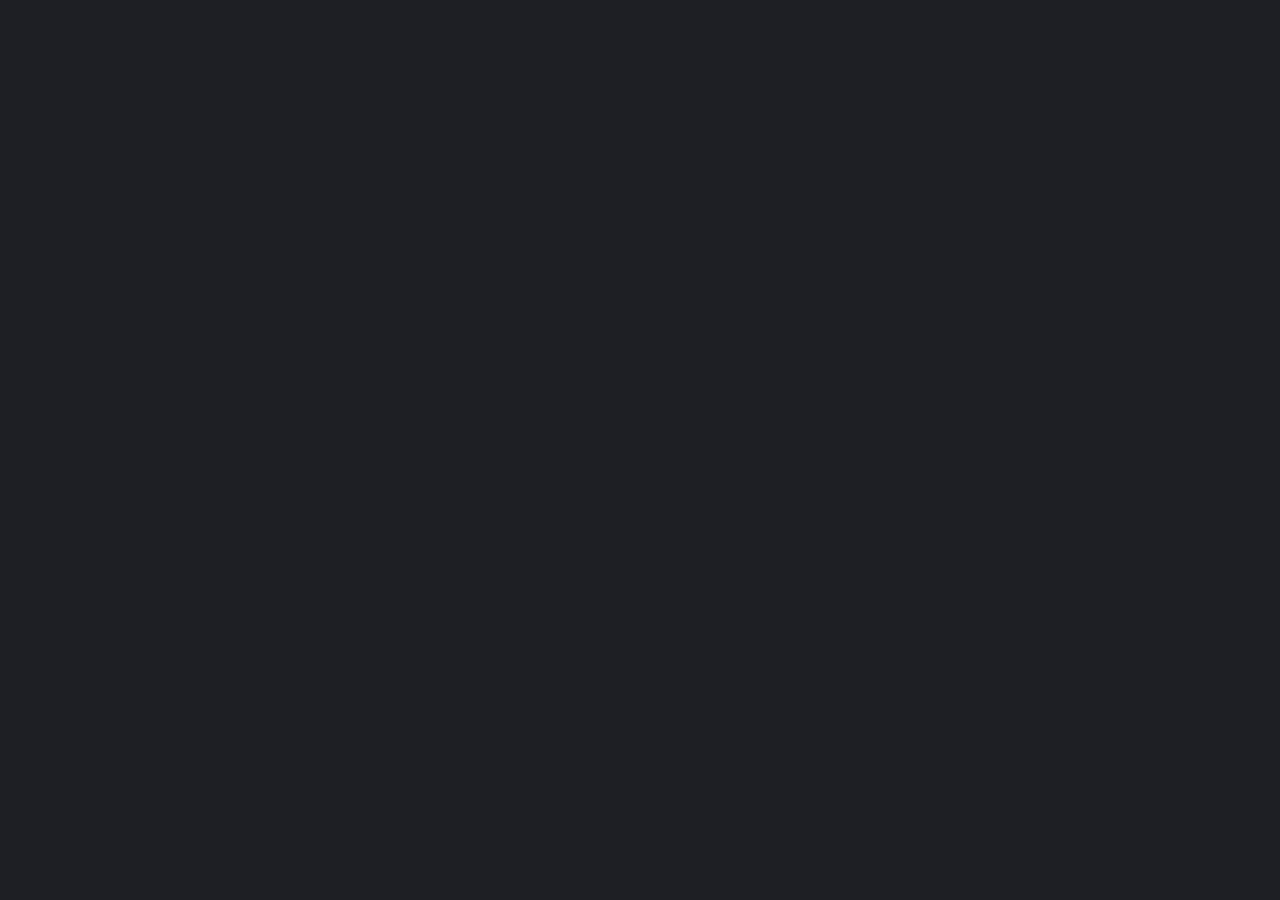
==== admin.html @ e67ab52f "feat(admin): add admin panel for titles, categories and users" ====
<!DOCTYPE html>
<html lang="es">
<head>
  <meta charset="UTF-8">
  <meta name="viewport" content="width=device-width, initial-scale=1">
  <meta name="theme-color" content="#1E1F24">
  <meta name="description" content="KarenFlix: reseñas y ranking de películas, series y anime.">
  <title>Panel de administración · KarenFlix</title>
  <link rel="icon" href="assets/favicon.svg" type="image/svg+xml">
  <link rel="stylesheet" href="css/tokens.css">
  <link rel="stylesheet" href="css/base.css">
  <link rel="stylesheet" href="css/layout.css">
  <link rel="stylesheet" href="css/components.css">
  <link rel="stylesheet" href="css/pages.css">
</head>
<body>
  <div id="site-header"></div>
  <main><div class="container" id="app"></div></main>
  <div id="site-footer"></div>
  <script type="module" src="js/pages/admin.js"></script>
</body>
</html>
---- css/tokens.css ----
/* Design tokens — palette from "Paleta de colores para el Frontend de Karenflix" */
:root {
  /* Backgrounds */
  --bg-primary: #1E1F24;
  --bg-sidebar: #25262C;
  --bg-card-overlay: rgba(30, 31, 36, 0.6);

  /* Accents */
  --accent-orange: #FF5A36;
  --accent-purple: #615DEC;
  --accent-blue: #4F80FF;
  --accent-cyan: #39C3D2;

  /* Text */
  --text-main: #FFFFFF;
  --text-muted: #8E9099;
  --text-dark: #101114;

  /* Special */
  --glass-bg: rgba(255, 255, 255, 0.08);
  --border-color: #2F313A;

  /* Derived (built only from the palette above) */
  --accent-orange-hover: #ff7352;
  --accent-orange-soft: rgba(255, 90, 54, 0.14);
  --accent-purple-soft: rgba(97, 93, 236, 0.18);
  --accent-blue-soft: rgba(79, 128, 255, 0.16);
  --accent-cyan-soft: rgba(57, 195, 210, 0.16);
  --focus-ring: 0 0 0 3px rgba(79, 128, 255, 0.45);

  /* Typography */
  --font-sans: "Segoe UI", system-ui, -apple-system, "Helvetica Neue", Roboto, Arial, sans-serif;

  /* Radius, spacing, motion */
  --radius-sm: 8px;
  --radius-md: 14px;
  --radius-lg: 20px;
  --radius-pill: 999px;
  --space-1: 4px;
  --space-2: 8px;
  --space-3: 12px;
  --space-4: 16px;
  --space-5: 24px;
  --space-6: 32px;
  --space-7: 48px;
  --shadow-card: 0 10px 30px rgba(0, 0, 0, 0.35);
  --transition: 180ms ease;
  --nav-height: 68px;
  --container: 1200px;
}
---- css/base.css ----
*, *::before, *::after { box-sizing: border-box; }
html { -webkit-text-size-adjust: 100%; scroll-behavior: smooth; }
body {
  margin: 0;
  min-height: 100vh;
  display: flex;
  flex-direction: column;
  background: var(--bg-primary);
  color: var(--text-main);
  font-family: var(--font-sans);
  font-size: 16px;
  line-height: 1.55;
}
img { max-width: 100%; display: block; }
a { color: inherit; text-decoration: none; }
button, input, select, textarea { font: inherit; color: inherit; }
button { cursor: pointer; }
h1, h2, h3, h4, p { margin: 0; }
h1 { font-size: clamp(1.7rem, 4vw, 2.6rem); line-height: 1.15; }
h2 { font-size: clamp(1.25rem, 2.6vw, 1.6rem); }
h3 { font-size: 1.1rem; }
ul { margin: 0; padding: 0; list-style: none; }
:focus-visible { outline: none; box-shadow: var(--focus-ring); border-radius: var(--radius-sm); }
::selection { background: var(--accent-purple); color: var(--text-main); }

.sr-only {
  position: absolute; width: 1px; height: 1px; padding: 0; margin: -1px;
  overflow: hidden; clip: rect(0, 0, 0, 0); white-space: nowrap; border: 0;
}
.muted { color: var(--text-muted); }
.hidden { display: none !important; }

/* Scrollbar */
* { scrollbar-width: thin; scrollbar-color: var(--border-color) transparent; }

@media (prefers-reduced-motion: reduce) {
  *, *::before, *::after { animation-duration: 0.01ms !important; transition-duration: 0.01ms !important; scroll-behavior: auto !important; }
}
---- css/layout.css ----
.container { width: 100%; max-width: var(--container); margin: 0 auto; padding: 0 var(--space-4); }
main { flex: 1; padding: var(--space-5) 0 var(--space-7); }
.page-head { display: flex; flex-wrap: wrap; align-items: end; justify-content: space-between; gap: var(--space-4); margin-bottom: var(--space-5); }
.page-head p { color: var(--text-muted); margin-top: var(--space-1); }
.section { margin-top: var(--space-6); }
.section-head { display: flex; align-items: center; justify-content: space-between; gap: var(--space-3); margin-bottom: var(--space-4); }

/* Navbar */
.navbar { position: sticky; top: 0; z-index: 50; background: rgba(30, 31, 36, 0.92); backdrop-filter: blur(12px); border-bottom: 1px solid var(--border-color); }
.navbar-inner { display: flex; align-items: center; gap: var(--space-4); height: var(--nav-height); }
.brand { display: flex; align-items: center; gap: var(--space-2); font-weight: 800; font-size: 1.3rem; letter-spacing: 0.3px; }
.brand-mark { display: grid; place-items: center; width: 34px; height: 34px; border-radius: 10px; background: var(--accent-orange); color: var(--text-dark); }
.brand span em { font-style: normal; color: var(--accent-orange); }
.nav-links { display: flex; align-items: center; gap: var(--space-1); margin-left: var(--space-4); }
.nav-link { position: relative; padding: var(--space-2) var(--space-3); color: var(--text-muted); font-weight: 600; border-radius: var(--radius-sm); transition: color var(--transition), background var(--transition); }
.nav-link:hover { color: var(--text-main); background: var(--glass-bg); }
.nav-link.active { color: var(--text-main); }
.nav-link.active::after { content: ""; position: absolute; left: var(--space-3); right: var(--space-3); bottom: -13px; height: 3px; border-radius: 3px; background: var(--accent-orange); }
.nav-actions { display: flex; align-items: center; gap: var(--space-3); margin-left: auto; }
.nav-toggle { display: none; }
.user-chip { display: flex; align-items: center; gap: var(--space-2); padding: 4px 12px 4px 4px; background: var(--glass-bg); border-radius: var(--radius-pill); }
.avatar { display: grid; place-items: center; width: 32px; height: 32px; border-radius: 50%; background: var(--accent-purple); font-weight: 700; font-size: 0.9rem; text-transform: uppercase; }
.user-chip small { display: block; color: var(--text-muted); line-height: 1; font-size: 0.7rem; }
.user-chip strong { display: block; line-height: 1.2; font-size: 0.9rem; max-width: 120px; overflow: hidden; text-overflow: ellipsis; white-space: nowrap; }

/* Footer */
.footer { border-top: 1px solid var(--border-color); padding: var(--space-5) 0; color: var(--text-muted); font-size: 0.9rem; }
.footer .container { display: flex; flex-wrap: wrap; justify-content: space-between; gap: var(--space-3); }

/* Grids */
.grid-cards { display: grid; grid-template-columns: repeat(auto-fill, minmax(210px, 1fr)); gap: var(--space-5); }
.grid-stats { display: grid; grid-template-columns: repeat(auto-fit, minmax(170px, 1fr)); gap: var(--space-4); }
.two-col { display: grid; grid-template-columns: minmax(0, 1fr) 340px; gap: var(--space-5); align-items: start; }

/* Auth layout */
.auth-wrap { display: grid; place-items: center; min-height: calc(100vh - var(--nav-height) - 140px); }
.auth-card { width: 100%; max-width: 440px; background: var(--bg-sidebar); border: 1px solid var(--border-color); border-radius: var(--radius-lg); padding: var(--space-6); box-shadow: var(--shadow-card); }
.auth-card h1 { font-size: 1.7rem; margin-bottom: var(--space-1); }
.auth-card > p { color: var(--text-muted); margin-bottom: var(--space-5); }
.auth-alt { margin-top: var(--space-5); text-align: center; color: var(--text-muted); }
.auth-alt a { color: var(--accent-orange); font-weight: 600; }

@media (max-width: 900px) {
  .two-col { grid-template-columns: 1fr; }
  .nav-toggle { display: inline-grid; }
  .nav-links {
    position: absolute; top: var(--nav-height); left: 0; right: 0; margin: 0;
    flex-direction: column; align-items: stretch; padding: var(--space-3) var(--space-4) var(--space-4);
    background: var(--bg-sidebar); border-bottom: 1px solid var(--border-color);
    display: none;
  }
  .navbar.open .nav-links { display: flex; }
  .nav-link.active::after { display: none; }
  .nav-link.active { background: var(--accent-orange-soft); color: var(--accent-orange); }
  .user-chip div { display: none; }
  .user-chip { padding: 4px; }
}
@media (max-width: 560px) {
  main { padding-top: var(--space-4); }
  .grid-cards { grid-template-columns: repeat(2, minmax(0, 1fr)); gap: var(--space-3); }
  .auth-card { padding: var(--space-5) var(--space-4); }
  .nav-actions .btn-text-hide { display: none; }
}
---- css/components.css ----
/* Buttons */
.btn { display: inline-flex; align-items: center; justify-content: center; gap: var(--space-2); min-height: 44px; padding: 0 var(--space-5); border: 1px solid transparent; border-radius: var(--radius-pill); font-weight: 700; font-size: 0.95rem; white-space: nowrap; transition: transform var(--transition), background var(--transition), border-color var(--transition), opacity var(--transition); }
.btn:hover:not(:disabled) { transform: translateY(-1px); }
.btn:active:not(:disabled) { transform: translateY(0); }
.btn:disabled { opacity: 0.55; cursor: not-allowed; }
.btn-primary { background: var(--accent-orange); color: var(--text-dark); }
.btn-primary:hover:not(:disabled) { background: var(--accent-orange-hover); }
.btn-secondary { background: var(--accent-blue); color: var(--text-dark); }
.btn-secondary:hover:not(:disabled) { filter: brightness(1.1); }
.btn-ghost { background: var(--glass-bg); color: var(--text-main); border-color: var(--border-color); }
.btn-ghost:hover:not(:disabled) { background: rgba(255, 255, 255, 0.14); }
.btn-danger { background: transparent; color: var(--accent-orange); border-color: var(--accent-orange); }
.btn-danger:hover:not(:disabled) { background: var(--accent-orange-soft); }
.btn-sm { min-height: 34px; padding: 0 var(--space-3); font-size: 0.85rem; }
.btn-block { width: 100%; }
.icon-btn { display: inline-grid; place-items: center; width: 40px; height: 40px; border: 1px solid var(--border-color); border-radius: 50%; background: var(--glass-bg); transition: background var(--transition); }
.icon-btn:hover { background: rgba(255, 255, 255, 0.14); }
.btn .spinner { width: 16px; height: 16px; }

/* Forms */
.form { display: grid; gap: var(--space-4); }
.field { display: grid; gap: 6px; }
.field label { font-size: 0.85rem; font-weight: 600; color: var(--text-muted); }
.field .hint { font-size: 0.78rem; color: var(--text-muted); }
.input, .select, .textarea { width: 100%; min-height: 44px; padding: 10px var(--space-4); background: var(--bg-primary); border: 1px solid var(--border-color); border-radius: var(--radius-md); transition: border-color var(--transition), box-shadow var(--transition); }
.textarea { min-height: 110px; resize: vertical; }
.input::placeholder, .textarea::placeholder { color: var(--text-muted); }
.input:hover, .select:hover, .textarea:hover { border-color: #444754; }
.input:focus, .select:focus, .textarea:focus { outline: none; border-color: var(--accent-blue); box-shadow: var(--focus-ring); }
.select { appearance: none; padding-right: 38px; background-image: url("data:image/svg+xml,%3Csvg xmlns='http://www.w3.org/2000/svg' width='14' height='14' viewBox='0 0 24 24' fill='none' stroke='%238E9099' stroke-width='3' stroke-linecap='round' stroke-linejoin='round'%3E%3Cpolyline points='6 9 12 15 18 9'/%3E%3C/svg%3E"); background-repeat: no-repeat; background-position: right 14px center; }
.select option { background: var(--bg-sidebar); }
.field.invalid .input, .field.invalid .select, .field.invalid .textarea { border-color: var(--accent-orange); }
.field-error { color: var(--accent-orange); font-size: 0.8rem; min-height: 0; }
.form-error { padding: var(--space-3) var(--space-4); border-radius: var(--radius-md); background: var(--accent-orange-soft); border: 1px solid var(--accent-orange); color: var(--text-main); font-size: 0.9rem; }
.form-actions { display: flex; flex-wrap: wrap; gap: var(--space-3); justify-content: flex-end; }
.search { position: relative; }
.search svg { position: absolute; left: 14px; top: 50%; transform: translateY(-50%); color: var(--text-muted); pointer-events: none; }
.search .input { padding-left: 42px; border-radius: var(--radius-pill); }

/* Chips / tags / badges */
.chips { display: flex; flex-wrap: wrap; gap: var(--space-2); }
.chip { min-height: 36px; padding: 0 var(--space-4); border: 1px solid var(--border-color); border-radius: var(--radius-pill); background: transparent; color: var(--text-muted); font-weight: 600; font-size: 0.88rem; transition: all var(--transition); }
.chip:hover { color: var(--text-main); background: var(--glass-bg); }
.chip[aria-pressed="true"] { background: var(--accent-orange); border-color: var(--accent-orange); color: var(--text-dark); }
.tag { display: inline-block; padding: 3px 10px; border-radius: var(--radius-pill); font-size: 0.72rem; font-weight: 700; letter-spacing: 0.3px; text-transform: uppercase; }
.tag-purple { background: var(--accent-purple-soft); color: #A9A6FF; }
.tag-cyan { background: var(--accent-cyan-soft); color: var(--accent-cyan); }
.tag-blue { background: var(--accent-blue-soft); color: var(--accent-blue); }
.tag-orange { background: var(--accent-orange-soft); color: var(--accent-orange); }
.tag-muted { background: var(--glass-bg); color: var(--text-muted); }

/* Rating */
.rating { display: inline-flex; align-items: center; gap: 4px; font-weight: 700; }
.rating svg { color: var(--accent-orange); }
.rating small { color: var(--text-muted); font-weight: 500; }

/* Movie card */
.card-movie { position: relative; display: block; border-radius: var(--radius-md); overflow: hidden; background: var(--bg-sidebar); border: 1px solid var(--border-color); transition: transform var(--transition), border-color var(--transition), box-shadow var(--transition); }
.card-movie:hover { transform: translateY(-4px); border-color: var(--accent-purple); box-shadow: var(--shadow-card); }
.poster { position: relative; aspect-ratio: 2 / 3; background: linear-gradient(160deg, var(--accent-purple) 0%, var(--bg-sidebar) 70%); overflow: hidden; }
.poster img { width: 100%; height: 100%; object-fit: cover; transition: transform 400ms ease; }
.card-movie:hover .poster img { transform: scale(1.05); }
.poster-fallback { position: absolute; inset: 0; display: grid; place-items: center; padding: var(--space-4); text-align: center; font-weight: 800; font-size: 1.1rem; color: rgba(255, 255, 255, 0.85); }
.poster .tag { position: absolute; top: var(--space-3); left: var(--space-3); backdrop-filter: blur(6px); }
.poster .rank-badge { position: absolute; top: var(--space-3); right: var(--space-3); display: grid; place-items: center; min-width: 32px; height: 32px; padding: 0 6px; border-radius: var(--radius-pill); background: var(--accent-orange); color: var(--text-dark); font-weight: 800; font-size: 0.85rem; }
.card-body { position: absolute; left: 0; right: 0; bottom: 0; padding: var(--space-4) var(--space-3) var(--space-3); background: linear-gradient(to top, var(--bg-primary) 15%, var(--bg-card-overlay) 85%, transparent); }
.card-body h3 { font-size: 0.98rem; line-height: 1.25; display: -webkit-box; -webkit-line-clamp: 2; -webkit-box-orient: vertical; overflow: hidden; }
.card-meta { display: flex; justify-content: space-between; align-items: center; margin-top: 6px; font-size: 0.8rem; color: var(--text-muted); }

/* Surface / panel */
.panel { background: var(--bg-sidebar); border: 1px solid var(--border-color); border-radius: var(--radius-lg); padding: var(--space-5); }
.panel-title { display: flex; align-items: center; justify-content: space-between; gap: var(--space-3); margin-bottom: var(--space-4); }
.stat { background: var(--bg-sidebar); border: 1px solid var(--border-color); border-radius: var(--radius-md); padding: var(--space-4) var(--space-5); }
.stat strong { display: block; font-size: 1.9rem; line-height: 1.1; }
.stat span { color: var(--text-muted); font-size: 0.85rem; }
.stat.accent-orange { border-left: 4px solid var(--accent-orange); }
.stat.accent-purple { border-left: 4px solid var(--accent-purple); }
.stat.accent-blue { border-left: 4px solid var(--accent-blue); }
.stat.accent-cyan { border-left: 4px solid var(--accent-cyan); }

/* Tabs */
.tabs { display: flex; gap: var(--space-1); padding: 4px; background: var(--bg-sidebar); border: 1px solid var(--border-color); border-radius: var(--radius-pill); overflow-x: auto; max-width: 100%; }
.tab { flex: none; min-height: 38px; padding: 0 var(--space-4); border: 0; border-radius: var(--radius-pill); background: transparent; color: var(--text-muted); font-weight: 600; transition: all var(--transition); }
.tab:hover { color: var(--text-main); }
.tab[aria-selected="true"] { background: var(--accent-orange); color: var(--text-dark); }

/* Tables */
.table-wrap { overflow-x: auto; border: 1px solid var(--border-color); border-radius: var(--radius-md); }
.table { width: 100%; border-collapse: collapse; min-width: 640px; }
.table th { text-align: left; padding: var(--space-3) var(--space-4); font-size: 0.75rem; text-transform: uppercase; letter-spacing: 0.5px; color: var(--text-muted); background: var(--bg-sidebar); }
.table td { padding: var(--space-3) var(--space-4); border-top: 1px solid var(--border-color); vertical-align: middle; }
.table tbody tr:hover { background: var(--glass-bg); }
.table .actions { display: flex; gap: var(--space-2); justify-content: flex-end; flex-wrap: wrap; }
.cell-title { display: flex; align-items: center; gap: var(--space-3); min-width: 0; }
.thumb { flex: none; width: 36px; height: 52px; border-radius: 6px; overflow: hidden; background: linear-gradient(160deg, var(--accent-purple), var(--bg-sidebar)); }
.thumb img { width: 100%; height: 100%; object-fit: cover; }

/* Reviews */
.review { padding: var(--space-4) 0; border-top: 1px solid var(--border-color); }
.review:first-child { border-top: 0; padding-top: 0; }
.review-head { display: flex; align-items: center; gap: var(--space-3); margin-bottom: var(--space-2); }
.review-head .grow { flex: 1; min-width: 0; }
.review-head strong { display: block; }
.review-head small { color: var(--text-muted); }
.review h4 { margin-bottom: 4px; }
.review p { color: #cfd0d6; white-space: pre-wrap; overflow-wrap: anywhere; }
.review-actions { display: flex; flex-wrap: wrap; align-items: center; gap: var(--space-2); margin-top: var(--space-3); }
.react-btn { display: inline-flex; align-items: center; gap: 6px; min-height: 34px; padding: 0 var(--space-3); border: 1px solid var(--border-color); border-radius: var(--radius-pill); background: transparent; color: var(--text-muted); font-weight: 600; font-size: 0.85rem; transition: all var(--transition); }
.react-btn:hover:not(:disabled) { color: var(--text-main); background: var(--glass-bg); }
.react-btn.like:hover:not(:disabled) { border-color: var(--accent-cyan); color: var(--accent-cyan); }
.react-btn.dislike:hover:not(:disabled) { border-color: var(--accent-orange); color: var(--accent-orange); }
.react-btn:disabled { opacity: 0.5; cursor: not-allowed; }
.score-pill { display: inline-grid; place-items: center; min-width: 44px; height: 30px; padding: 0 10px; border-radius: var(--radius-pill); background: var(--accent-orange-soft); color: var(--accent-orange); font-weight: 800; }

/* Hero */
.hero { position: relative; display: grid; grid-template-columns: minmax(0, 1.2fr) minmax(0, 1fr); gap: var(--space-5); align-items: center; padding: var(--space-6); border-radius: var(--radius-lg); border: 1px solid var(--border-color); background: radial-gradient(circle at 85% 20%, var(--accent-purple-soft), transparent 55%), var(--bg-sidebar); overflow: hidden; }
.hero-copy { display: grid; gap: var(--space-4); justify-items: start; }
.hero-copy p { color: var(--text-muted); max-width: 52ch; display: -webkit-box; -webkit-line-clamp: 3; -webkit-box-orient: vertical; overflow: hidden; }
.hero-tags { display: flex; flex-wrap: wrap; align-items: center; gap: var(--space-2); }
.hero-actions { display: flex; flex-wrap: wrap; gap: var(--space-3); }
.hero-art { justify-self: end; width: min(240px, 100%); border-radius: var(--radius-md); overflow: hidden; box-shadow: var(--shadow-card); transform: rotate(3deg); }
.hero-art .poster { border-radius: var(--radius-md); }

/* Detail */
.detail { display: grid; grid-template-columns: 280px minmax(0, 1fr); gap: var(--space-6); align-items: start; }
.detail .poster { border-radius: var(--radius-md); box-shadow: var(--shadow-card); }
.detail-info { display: grid; gap: var(--space-4); }
.detail-info p.desc { color: #cfd0d6; max-width: 70ch; }
.meta-row { display: flex; flex-wrap: wrap; align-items: center; gap: var(--space-4); color: var(--text-muted); }
.score-big { display: inline-flex; align-items: baseline; gap: 6px; font-size: 2.2rem; font-weight: 800; }
.score-big small { font-size: 0.95rem; color: var(--text-muted); font-weight: 500; }

/* Ranking list */
.rank-list { display: grid; gap: var(--space-3); }
.rank-row { display: grid; grid-template-columns: 52px 56px minmax(0, 1fr) auto; align-items: center; gap: var(--space-4); padding: var(--space-3) var(--space-4); background: var(--bg-sidebar); border: 1px solid var(--border-color); border-radius: var(--radius-md); transition: transform var(--transition), border-color var(--transition); }
.rank-row:hover { transform: translateX(4px); border-color: var(--accent-purple); }
.rank-pos { font-size: 1.6rem; font-weight: 800; text-align: center; color: var(--text-muted); }
.rank-row:nth-child(1) .rank-pos { color: var(--accent-orange); }
.rank-row:nth-child(2) .rank-pos { color: var(--accent-blue); }
.rank-row:nth-child(3) .rank-pos { color: var(--accent-cyan); }
.rank-row .thumb { width: 56px; height: 80px; border-radius: 8px; }
.rank-info { min-width: 0; }
.rank-info h3 { overflow: hidden; text-overflow: ellipsis; white-space: nowrap; }
.rank-info .tags { display: flex; gap: var(--space-2); margin-top: 4px; flex-wrap: wrap; }

/* Timeline (history) */
.timeline { display: grid; gap: var(--space-3); }
.timeline-item { display: grid; grid-template-columns: 12px minmax(0, 1fr); gap: var(--space-3); }
.dot { width: 12px; height: 12px; margin-top: 6px; border-radius: 50%; }
.dot.registro { background: var(--accent-cyan); }
.dot.edicion { background: var(--accent-blue); }
.dot.eliminacion { background: var(--accent-orange); }
.timeline-item small { color: var(--text-muted); }

/* States */
.state { display: grid; justify-items: center; gap: var(--space-3); padding: var(--space-7) var(--space-4); text-align: center; color: var(--text-muted); border: 1px dashed var(--border-color); border-radius: var(--radius-lg); }
.state svg { color: var(--accent-purple); }
.state h3 { color: var(--text-main); }
.spinner { width: 28px; height: 28px; border: 3px solid var(--glass-bg); border-top-color: var(--accent-orange); border-radius: 50%; animation: spin 0.8s linear infinite; }
@keyframes spin { to { transform: rotate(360deg); } }
.skeleton { position: relative; overflow: hidden; background: var(--bg-sidebar); border-radius: var(--radius-md); }
.skeleton::after { content: ""; position: absolute; inset: 0; background: linear-gradient(100deg, transparent 20%, var(--glass-bg) 50%, transparent 80%); transform: translateX(-100%); animation: shimmer 1.4s infinite; }
@keyframes shimmer { to { transform: translateX(100%); } }
.skeleton.card { aspect-ratio: 2 / 3; }

/* Toasts */
.toasts { position: fixed; right: var(--space-4); bottom: var(--space-4); z-index: 200; display: grid; gap: var(--space-2); width: min(360px, calc(100vw - 32px)); }
.toast { display: flex; gap: var(--space-3); align-items: flex-start; padding: var(--space-3) var(--space-4); background: var(--bg-sidebar); border: 1px solid var(--border-color); border-left: 4px solid var(--accent-blue); border-radius: var(--radius-md); box-shadow: var(--shadow-card); animation: toast-in 220ms ease; }
.toast.success { border-left-color: var(--accent-cyan); }
.toast.error { border-left-color: var(--accent-orange); }
.toast p { flex: 1; font-size: 0.92rem; overflow-wrap: anywhere; }
@keyframes toast-in { from { opacity: 0; transform: translateY(12px); } }

/* Modal */
.modal-backdrop { position: fixed; inset: 0; z-index: 150; display: grid; place-items: center; padding: var(--space-4); background: rgba(16, 17, 20, 0.75); backdrop-filter: blur(4px); animation: fade-in 160ms ease; }
.modal { width: 100%; max-width: 520px; max-height: calc(100vh - 32px); overflow-y: auto; background: var(--bg-sidebar); border: 1px solid var(--border-color); border-radius: var(--radius-lg); padding: var(--space-5); box-shadow: var(--shadow-card); }
.modal-head { display: flex; align-items: center; justify-content: space-between; gap: var(--space-3); margin-bottom: var(--space-4); }
.modal p.lead { color: var(--text-muted); margin-bottom: var(--space-5); }
@keyframes fade-in { from { opacity: 0; } }

@media (max-width: 900px) {
  .hero { grid-template-columns: 1fr; padding: var(--space-5); }
  .hero-art { display: none; }
  .detail { grid-template-columns: 1fr; }
  .detail .poster { max-width: 260px; }
}
@media (max-width: 560px) {
  .rank-row { grid-template-columns: 36px 48px minmax(0, 1fr); }
  .rank-row .rating-col { grid-column: 3; }
  .rank-row .thumb { width: 48px; height: 70px; }
  .panel { padding: var(--space-4); }
  .toasts { right: 16px; left: 16px; width: auto; }
}
---- css/pages.css ----
/* Catalog filters */
.filters { display: grid; gap: var(--space-4); margin-bottom: var(--space-5); padding: var(--space-4); background: var(--bg-sidebar); border: 1px solid var(--border-color); border-radius: var(--radius-lg); }
.filters-row { display: grid; grid-template-columns: minmax(0, 2fr) repeat(2, minmax(0, 1fr)); gap: var(--space-3); }
.results-info { color: var(--text-muted); font-size: 0.9rem; margin-bottom: var(--space-3); }

/* Profile */
.profile-head { display: flex; flex-wrap: wrap; align-items: center; gap: var(--space-4); margin-bottom: var(--space-5); }
.profile-head .avatar { width: 64px; height: 64px; font-size: 1.6rem; }
.stack { display: grid; gap: var(--space-4); }
.list-item { display: flex; align-items: center; justify-content: space-between; gap: var(--space-3); padding: var(--space-3) 0; border-top: 1px solid var(--border-color); }
.list-item:first-child { border-top: 0; }
.list-item .grow { min-width: 0; flex: 1; }
.list-item strong { display: block; overflow: hidden; text-overflow: ellipsis; white-space: nowrap; }

/* Admin */
.admin-banner { display: flex; flex-wrap: wrap; align-items: center; justify-content: space-between; gap: var(--space-3); padding: var(--space-4) var(--space-5); margin-bottom: var(--space-5); border-radius: var(--radius-lg); background: linear-gradient(120deg, var(--accent-purple-soft), var(--accent-orange-soft)); border: 1px solid var(--border-color); }
.toolbar { display: flex; flex-wrap: wrap; align-items: center; justify-content: space-between; gap: var(--space-3); margin-bottom: var(--space-4); }
.bars { display: grid; gap: var(--space-3); }
.bar-row { display: grid; grid-template-columns: 110px 1fr 36px; align-items: center; gap: var(--space-3); font-size: 0.9rem; }
.bar-track { height: 10px; border-radius: var(--radius-pill); background: var(--glass-bg); overflow: hidden; }
.bar-fill { height: 100%; border-radius: var(--radius-pill); transition: width 500ms ease; }
.bar-fill.orange { background: var(--accent-orange); }
.bar-fill.cyan { background: var(--accent-cyan); }
.bar-fill.purple { background: var(--accent-purple); }

@media (max-width: 760px) {
  .filters-row { grid-template-columns: 1fr; }
}
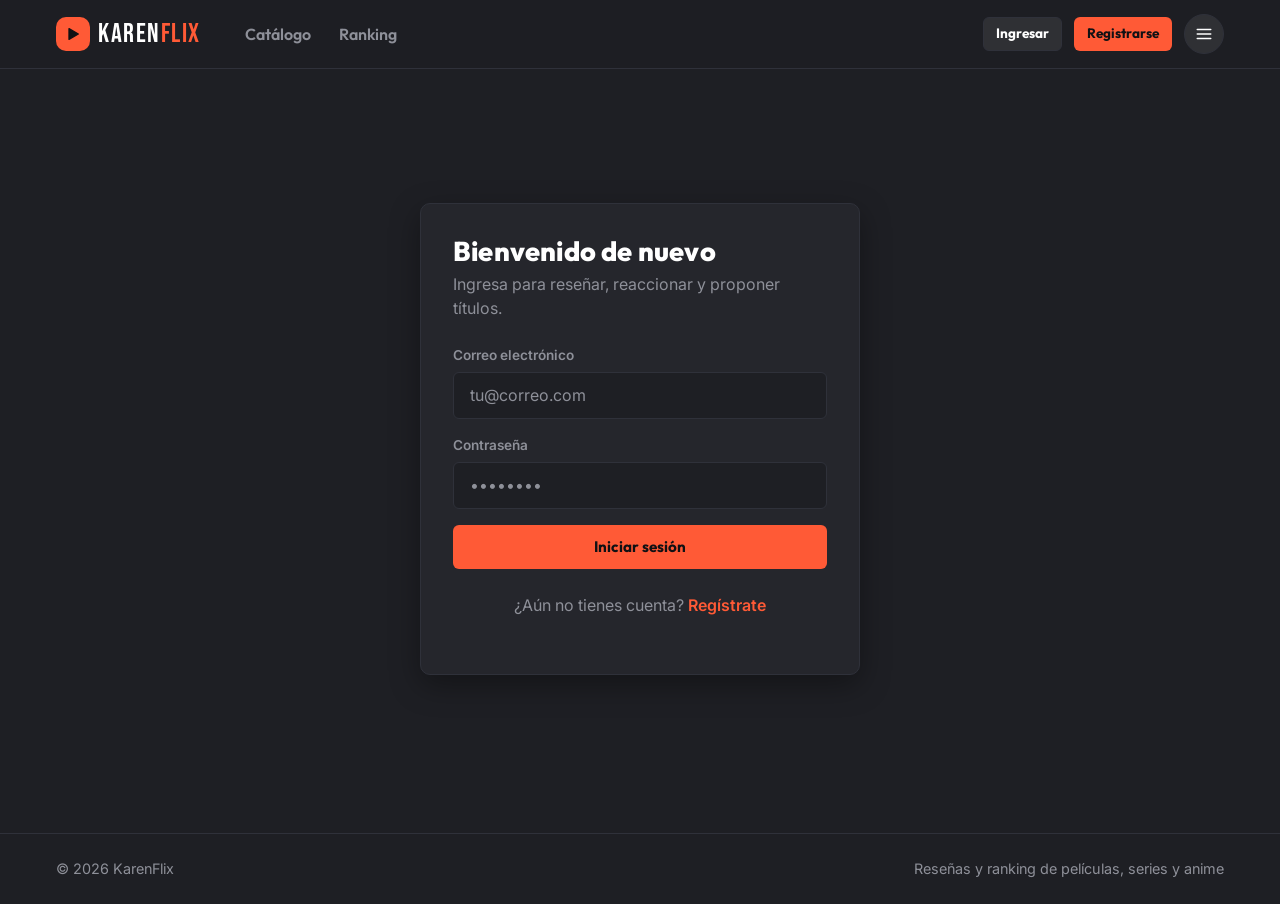
==== commit 2076bc7a: "feat(ui): add Outfit/Bebas Neue/Inter fonts, squarer corners and sitewide polish" ====
--- a/admin.html
+++ b/admin.html
@@ -7,6 +7,9 @@
   <meta name="description" content="KarenFlix: reseñas y ranking de películas, series y anime.">
   <title>Panel de administración · KarenFlix</title>
   <link rel="icon" href="assets/favicon.svg" type="image/svg+xml">
+  <link rel="preconnect" href="https://fonts.googleapis.com">
+  <link rel="preconnect" href="https://fonts.gstatic.com" crossorigin>
+  <link rel="stylesheet" href="https://fonts.googleapis.com/css2?family=Bebas+Neue&family=Inter:wght@400;500;600;700&family=Outfit:wght@500;700;800&display=swap">
   <link rel="stylesheet" href="css/tokens.css">
   <link rel="stylesheet" href="css/base.css">
   <link rel="stylesheet" href="css/layout.css">
--- a/css/tokens.css
+++ b/css/tokens.css
@@ -29,13 +29,16 @@
   --focus-ring: 0 0 0 3px rgba(79, 128, 255, 0.45);
 
   /* Typography */
-  --font-sans: "Segoe UI", system-ui, -apple-system, "Helvetica Neue", Roboto, Arial, sans-serif;
+  --font-body: "Inter", system-ui, -apple-system, "Segoe UI", Roboto, Arial, sans-serif;
+  --font-heading: "Outfit", "Inter", system-ui, sans-serif;
+  --font-display: "Bebas Neue", "Outfit", Impact, sans-serif;
 
   /* Radius, spacing, motion */
-  --radius-sm: 8px;
-  --radius-md: 14px;
-  --radius-lg: 20px;
-  --radius-pill: 999px;
+  /* Deliberately squarer corners: cards and buttons read as rectangles, not ovals */
+  --radius-sm: 4px;
+  --radius-md: 6px;
+  --radius-lg: 10px;
+  --radius-pill: 6px;
   --space-1: 4px;
   --space-2: 8px;
   --space-3: 12px;
--- a/css/base.css
+++ b/css/base.css
@@ -7,7 +7,7 @@
   flex-direction: column;
   background: var(--bg-primary);
   color: var(--text-main);
-  font-family: var(--font-sans);
+  font-family: var(--font-body);
   font-size: 16px;
   line-height: 1.55;
 }
@@ -16,6 +16,9 @@
 button, input, select, textarea { font: inherit; color: inherit; }
 button { cursor: pointer; }
 h1, h2, h3, h4, p { margin: 0; }
+h1, h2, h3, h4 { font-family: var(--font-heading); letter-spacing: 0.2px; }
+h1 { font-weight: 800; }
+h2, h3 { font-weight: 700; }
 h1 { font-size: clamp(1.7rem, 4vw, 2.6rem); line-height: 1.15; }
 h2 { font-size: clamp(1.25rem, 2.6vw, 1.6rem); }
 h3 { font-size: 1.1rem; }
--- a/css/layout.css
+++ b/css/layout.css
@@ -8,11 +8,11 @@
 /* Navbar */
 .navbar { position: sticky; top: 0; z-index: 50; background: rgba(30, 31, 36, 0.92); backdrop-filter: blur(12px); border-bottom: 1px solid var(--border-color); }
 .navbar-inner { display: flex; align-items: center; gap: var(--space-4); height: var(--nav-height); }
-.brand { display: flex; align-items: center; gap: var(--space-2); font-weight: 800; font-size: 1.3rem; letter-spacing: 0.3px; }
+.brand { font-family: var(--font-display); font-weight: 400; font-size: 1.7rem; letter-spacing: 1.5px; display: flex; align-items: center; gap: var(--space-2); }
 .brand-mark { display: grid; place-items: center; width: 34px; height: 34px; border-radius: 10px; background: var(--accent-orange); color: var(--text-dark); }
 .brand span em { font-style: normal; color: var(--accent-orange); }
 .nav-links { display: flex; align-items: center; gap: var(--space-1); margin-left: var(--space-4); }
-.nav-link { position: relative; padding: var(--space-2) var(--space-3); color: var(--text-muted); font-weight: 600; border-radius: var(--radius-sm); transition: color var(--transition), background var(--transition); }
+.nav-link { font-family: var(--font-heading); position: relative; padding: var(--space-2) var(--space-3); color: var(--text-muted); font-weight: 600; border-radius: var(--radius-sm); transition: color var(--transition), background var(--transition); }
 .nav-link:hover { color: var(--text-main); background: var(--glass-bg); }
 .nav-link.active { color: var(--text-main); }
 .nav-link.active::after { content: ""; position: absolute; left: var(--space-3); right: var(--space-3); bottom: -13px; height: 3px; border-radius: 3px; background: var(--accent-orange); }
@@ -61,3 +61,13 @@
   .auth-card { padding: var(--space-5) var(--space-4); }
   .nav-actions .btn-text-hide { display: none; }
 }
+
+@media (max-width: 560px) {
+  .navbar-inner { gap: var(--space-2); }
+  .brand { font-size: 1.4rem; }
+  .nav-actions { gap: 6px; }
+  .nav-actions .btn-sm { padding: 0 10px; }
+}
+@media (max-width: 420px) {
+  .brand-mark { display: none; }
+}
--- a/css/components.css
+++ b/css/components.css
@@ -1,5 +1,5 @@
 /* Buttons */
-.btn { display: inline-flex; align-items: center; justify-content: center; gap: var(--space-2); min-height: 44px; padding: 0 var(--space-5); border: 1px solid transparent; border-radius: var(--radius-pill); font-weight: 700; font-size: 0.95rem; white-space: nowrap; transition: transform var(--transition), background var(--transition), border-color var(--transition), opacity var(--transition); }
+.btn { font-family: var(--font-heading); display: inline-flex; align-items: center; justify-content: center; gap: var(--space-2); min-height: 44px; padding: 0 var(--space-5); border: 1px solid transparent; border-radius: var(--radius-pill); font-weight: 700; font-size: 0.95rem; white-space: nowrap; transition: transform var(--transition), background var(--transition), border-color var(--transition), opacity var(--transition); }
 .btn:hover:not(:disabled) { transform: translateY(-1px); }
 .btn:active:not(:disabled) { transform: translateY(0); }
 .btn:disabled { opacity: 0.55; cursor: not-allowed; }
@@ -51,27 +51,55 @@
 
 /* Rating */
 .rating { display: inline-flex; align-items: center; gap: 4px; font-weight: 700; }
-.rating svg { color: var(--accent-orange); }
+.rating svg { color: var(--c1, var(--accent-orange)); }
 .rating small { color: var(--text-muted); font-weight: 500; }
 
-/* Movie card */
-.card-movie { position: relative; display: block; border-radius: var(--radius-md); overflow: hidden; background: var(--bg-sidebar); border: 1px solid var(--border-color); transition: transform var(--transition), border-color var(--transition), box-shadow var(--transition); }
-.card-movie:hover { transform: translateY(-4px); border-color: var(--accent-purple); box-shadow: var(--shadow-card); }
-.poster { position: relative; aspect-ratio: 2 / 3; background: linear-gradient(160deg, var(--accent-purple) 0%, var(--bg-sidebar) 70%); overflow: hidden; }
+/* Movie card — accent colors (--c1/--c2) are set per title by js/core/accent.js */
+.card-movie { --c1: var(--accent-purple); --c2: var(--accent-blue); position: relative; display: block; border-radius: var(--radius-md); overflow: hidden; background: var(--bg-sidebar); border: 1px solid var(--border-color); transition: transform var(--transition), border-color var(--transition), box-shadow var(--transition); }
+.card-movie::before { content: ""; position: absolute; z-index: 2; top: 0; left: 0; right: 0; height: 4px; background: linear-gradient(90deg, var(--c1), var(--c2)); }
+.card-movie:hover, .card-movie:focus-visible { transform: translateY(-6px); border-color: var(--c1); box-shadow: 0 14px 34px color-mix(in srgb, var(--c1) 38%, transparent); }
+.poster { --c1: var(--accent-purple); --c2: var(--accent-blue); position: relative; aspect-ratio: 2 / 3; background: linear-gradient(150deg, var(--c1) 0%, var(--c2) 55%, var(--bg-sidebar) 115%); background-size: 160% 160%; overflow: hidden; transition: background-position 600ms ease; }
+.card-movie:hover .poster { background-position: 100% 100%; }
 .poster img { width: 100%; height: 100%; object-fit: cover; transition: transform 400ms ease; }
-.card-movie:hover .poster img { transform: scale(1.05); }
-.poster-fallback { position: absolute; inset: 0; display: grid; place-items: center; padding: var(--space-4); text-align: center; font-weight: 800; font-size: 1.1rem; color: rgba(255, 255, 255, 0.85); }
-.poster .tag { position: absolute; top: var(--space-3); left: var(--space-3); backdrop-filter: blur(6px); }
-.poster .rank-badge { position: absolute; top: var(--space-3); right: var(--space-3); display: grid; place-items: center; min-width: 32px; height: 32px; padding: 0 6px; border-radius: var(--radius-pill); background: var(--accent-orange); color: var(--text-dark); font-weight: 800; font-size: 0.85rem; }
-.card-body { position: absolute; left: 0; right: 0; bottom: 0; padding: var(--space-4) var(--space-3) var(--space-3); background: linear-gradient(to top, var(--bg-primary) 15%, var(--bg-card-overlay) 85%, transparent); }
-.card-body h3 { font-size: 0.98rem; line-height: 1.25; display: -webkit-box; -webkit-line-clamp: 2; -webkit-box-orient: vertical; overflow: hidden; }
+.card-movie:hover .poster img { transform: scale(1.06); }
+.poster-fallback { position: absolute; inset: 0; display: grid; place-items: center; padding: var(--space-4); text-align: center; font-family: var(--font-display); font-size: 2rem; line-height: 1; letter-spacing: 1px; text-transform: uppercase; color: rgba(255, 255, 255, 0.92); text-shadow: 0 2px 12px rgba(0, 0, 0, 0.35); }
+.poster .tag { position: absolute; top: var(--space-3); left: var(--space-3); background: var(--bg-card-overlay); color: var(--text-main); backdrop-filter: blur(6px); border-left: 3px solid var(--c1); }
+.poster .rank-badge { position: absolute; top: var(--space-3); right: var(--space-3); display: grid; place-items: center; min-width: 34px; height: 30px; padding: 0 8px; border-radius: var(--radius-sm); background: var(--c1); color: var(--text-dark); font-family: var(--font-display); font-size: 1.15rem; letter-spacing: 0.5px; }
+.card-body { position: absolute; left: 0; right: 0; bottom: 0; padding: 48px var(--space-3) var(--space-3); background: linear-gradient(to top, var(--bg-primary) 20%, var(--bg-card-overlay) 80%, transparent); }
+.card-body h3 { font-size: 1.02rem; line-height: 1.2; font-weight: 700; display: -webkit-box; -webkit-line-clamp: 2; -webkit-box-orient: vertical; overflow: hidden; transition: color var(--transition); }
+.card-movie:hover .card-body h3 { color: color-mix(in srgb, var(--c1) 55%, white); }
 .card-meta { display: flex; justify-content: space-between; align-items: center; margin-top: 6px; font-size: 0.8rem; color: var(--text-muted); }
+.card-meta .rating svg { color: var(--c1); }
+
+/* Carousel */
+.carousel { position: relative; overflow: hidden; border-radius: var(--radius-lg); border: 1px solid var(--border-color); background: var(--bg-sidebar); }
+.carousel:focus-visible { box-shadow: var(--focus-ring); }
+.carousel-track { display: flex; transition: transform 650ms cubic-bezier(0.65, 0, 0.35, 1); touch-action: pan-y; }
+.carousel-slide { --c1: var(--accent-purple); --c2: var(--accent-blue); position: relative; flex: 0 0 100%; min-width: 0; display: grid; grid-template-columns: minmax(0, 1.4fr) minmax(0, 1fr); align-items: center; gap: var(--space-6); min-height: 460px; padding: var(--space-7) var(--space-7) 88px; overflow: hidden; background: radial-gradient(circle at 90% 10%, color-mix(in srgb, var(--c1) 45%, transparent), transparent 55%), radial-gradient(circle at 5% 100%, color-mix(in srgb, var(--c2) 35%, transparent), transparent 55%), var(--bg-sidebar); }
+.slide-bg { position: absolute; inset: -20px; background-size: cover; background-position: center; filter: blur(28px) saturate(1.3); opacity: 0.28; transform: scale(1.1); }
+.slide-copy { position: relative; display: grid; gap: var(--space-4); justify-items: start; }
+.slide-tag { background: var(--c1); color: var(--text-dark); }
+.slide-title { font-family: var(--font-display); font-weight: 400; font-size: clamp(2.6rem, 7vw, 5rem); line-height: 0.95; letter-spacing: 1.5px; text-transform: uppercase; text-shadow: 0 4px 24px rgba(0, 0, 0, 0.35); overflow-wrap: anywhere; }
+.slide-desc { color: #d6d7dc; max-width: 54ch; display: -webkit-box; -webkit-line-clamp: 3; -webkit-box-orient: vertical; overflow: hidden; }
+.carousel .meta-row { color: #d6d7dc; }
+.carousel .btn-primary { background: var(--c1); }
+.slide-art { position: relative; justify-self: center; width: min(260px, 100%); border-radius: var(--radius-md); overflow: hidden; box-shadow: 0 24px 50px rgba(0, 0, 0, 0.5), 0 0 0 1px var(--glass-bg); transform: perspective(900px) rotateY(-8deg) rotate(1.5deg); transition: transform 400ms ease; }
+.slide-art:hover { transform: perspective(900px) rotateY(0) rotate(0); }
+.carousel-controls { position: absolute; left: var(--space-7); right: var(--space-7); bottom: var(--space-4); z-index: 3; display: flex; align-items: center; gap: var(--space-3); }
+.carousel-dots { display: flex; gap: var(--space-2); flex: 1; }
+.carousel-dot { width: 26px; height: 6px; padding: 0; border: 0; border-radius: 2px; background: var(--glass-bg); transition: background var(--transition), width var(--transition); }
+.carousel-dot:hover { background: rgba(255, 255, 255, 0.3); }
+.carousel-dot[aria-current="true"] { width: 44px; background: var(--text-main); }
+.carousel-progress { position: absolute; left: 0; bottom: 0; height: 4px; width: 0; background: var(--accent-orange); }
+.carousel-progress.run { animation: carousel-progress var(--slide-ms, 6500ms) linear forwards; }
+@keyframes carousel-progress { to { width: 100%; } }
+.carousel-skeleton { min-height: 460px; }
 
 /* Surface / panel */
 .panel { background: var(--bg-sidebar); border: 1px solid var(--border-color); border-radius: var(--radius-lg); padding: var(--space-5); }
 .panel-title { display: flex; align-items: center; justify-content: space-between; gap: var(--space-3); margin-bottom: var(--space-4); }
 .stat { background: var(--bg-sidebar); border: 1px solid var(--border-color); border-radius: var(--radius-md); padding: var(--space-4) var(--space-5); }
-.stat strong { display: block; font-size: 1.9rem; line-height: 1.1; }
+.stat strong { display: block; font-family: var(--font-display); font-weight: 400; letter-spacing: 1px; font-size: 2.6rem; line-height: 1.1; }
 .stat span { color: var(--text-muted); font-size: 0.85rem; }
 .stat.accent-orange { border-left: 4px solid var(--accent-orange); }
 .stat.accent-purple { border-left: 4px solid var(--accent-purple); }
@@ -112,14 +140,9 @@
 .react-btn:disabled { opacity: 0.5; cursor: not-allowed; }
 .score-pill { display: inline-grid; place-items: center; min-width: 44px; height: 30px; padding: 0 10px; border-radius: var(--radius-pill); background: var(--accent-orange-soft); color: var(--accent-orange); font-weight: 800; }
 
-/* Hero */
-.hero { position: relative; display: grid; grid-template-columns: minmax(0, 1.2fr) minmax(0, 1fr); gap: var(--space-5); align-items: center; padding: var(--space-6); border-radius: var(--radius-lg); border: 1px solid var(--border-color); background: radial-gradient(circle at 85% 20%, var(--accent-purple-soft), transparent 55%), var(--bg-sidebar); overflow: hidden; }
-.hero-copy { display: grid; gap: var(--space-4); justify-items: start; }
-.hero-copy p { color: var(--text-muted); max-width: 52ch; display: -webkit-box; -webkit-line-clamp: 3; -webkit-box-orient: vertical; overflow: hidden; }
+/* Shared tag/action rows (detail page, carousel) */
 .hero-tags { display: flex; flex-wrap: wrap; align-items: center; gap: var(--space-2); }
 .hero-actions { display: flex; flex-wrap: wrap; gap: var(--space-3); }
-.hero-art { justify-self: end; width: min(240px, 100%); border-radius: var(--radius-md); overflow: hidden; box-shadow: var(--shadow-card); transform: rotate(3deg); }
-.hero-art .poster { border-radius: var(--radius-md); }
 
 /* Detail */
 .detail { display: grid; grid-template-columns: 280px minmax(0, 1fr); gap: var(--space-6); align-items: start; }
@@ -127,14 +150,14 @@
 .detail-info { display: grid; gap: var(--space-4); }
 .detail-info p.desc { color: #cfd0d6; max-width: 70ch; }
 .meta-row { display: flex; flex-wrap: wrap; align-items: center; gap: var(--space-4); color: var(--text-muted); }
-.score-big { display: inline-flex; align-items: baseline; gap: 6px; font-size: 2.2rem; font-weight: 800; }
+.score-big { display: inline-flex; align-items: baseline; gap: 6px; font-family: var(--font-display); font-size: 2.8rem; font-weight: 400; letter-spacing: 1px; }
 .score-big small { font-size: 0.95rem; color: var(--text-muted); font-weight: 500; }
 
 /* Ranking list */
 .rank-list { display: grid; gap: var(--space-3); }
 .rank-row { display: grid; grid-template-columns: 52px 56px minmax(0, 1fr) auto; align-items: center; gap: var(--space-4); padding: var(--space-3) var(--space-4); background: var(--bg-sidebar); border: 1px solid var(--border-color); border-radius: var(--radius-md); transition: transform var(--transition), border-color var(--transition); }
 .rank-row:hover { transform: translateX(4px); border-color: var(--accent-purple); }
-.rank-pos { font-size: 1.6rem; font-weight: 800; text-align: center; color: var(--text-muted); }
+.rank-pos { font-family: var(--font-display); font-size: 2.2rem; font-weight: 400; text-align: center; color: var(--text-muted); }
 .rank-row:nth-child(1) .rank-pos { color: var(--accent-orange); }
 .rank-row:nth-child(2) .rank-pos { color: var(--accent-blue); }
 .rank-row:nth-child(3) .rank-pos { color: var(--accent-cyan); }
@@ -179,8 +202,9 @@
 @keyframes fade-in { from { opacity: 0; } }
 
 @media (max-width: 900px) {
-  .hero { grid-template-columns: 1fr; padding: var(--space-5); }
-  .hero-art { display: none; }
+  .carousel-slide { grid-template-columns: 1fr; min-height: 420px; padding: var(--space-6) var(--space-5) 84px; }
+  .slide-art { display: none; }
+  .carousel-controls { left: var(--space-5); right: var(--space-5); }
   .detail { grid-template-columns: 1fr; }
   .detail .poster { max-width: 260px; }
 }
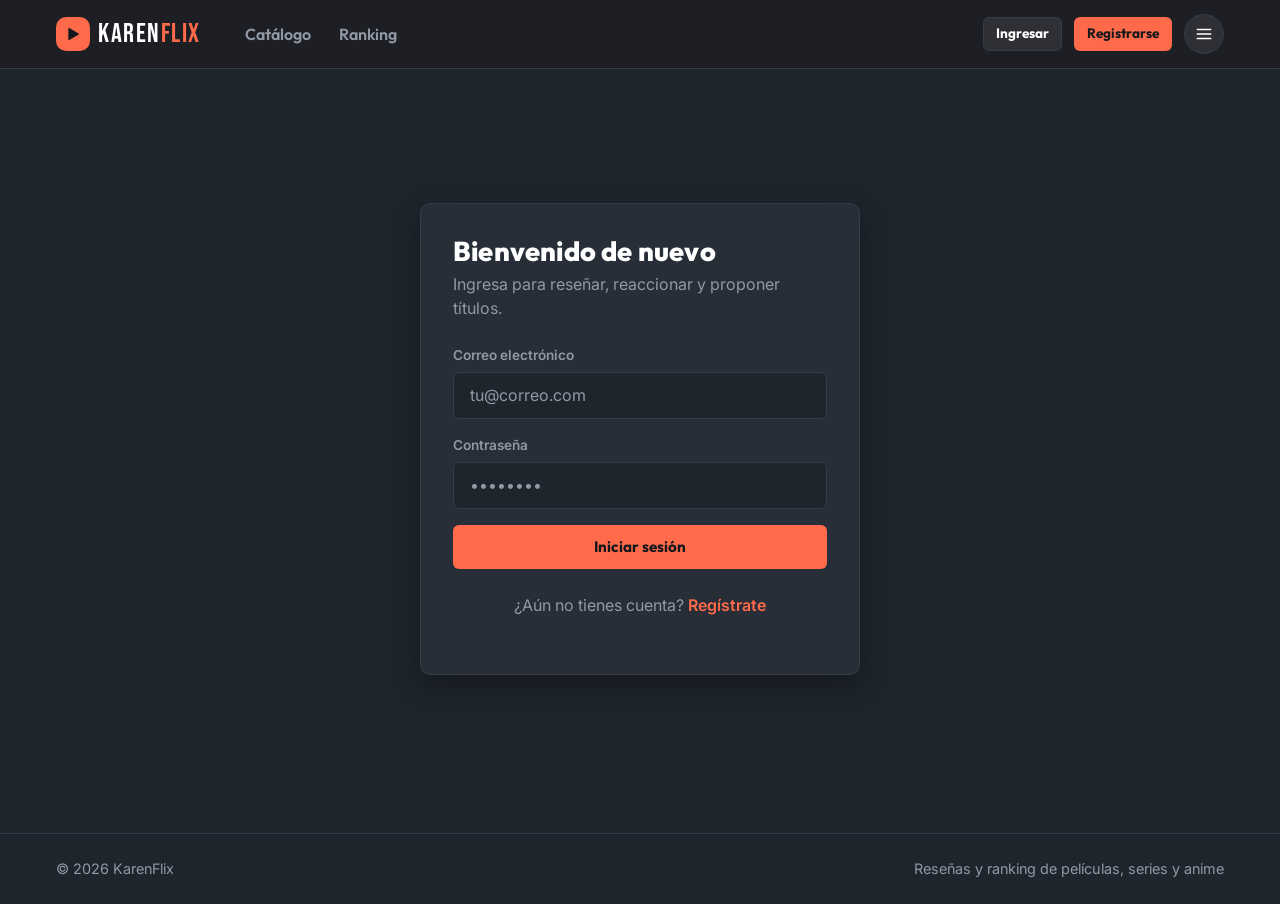
==== commit 2b863385: "feat(theme): adopt the logo palette (slate, coral, red, amber, yellow)" ====
--- a/admin.html
+++ b/admin.html
@@ -3,10 +3,10 @@
 <head>
   <meta charset="UTF-8">
   <meta name="viewport" content="width=device-width, initial-scale=1">
-  <meta name="theme-color" content="#1E1F24">
+  <meta name="theme-color" content="#1F252D">
   <meta name="description" content="KarenFlix: reseñas y ranking de películas, series y anime.">
   <title>Panel de administración · KarenFlix</title>
-  <link rel="icon" href="assets/favicon.svg" type="image/svg+xml">
+  <link rel="icon" href="assets/logo.png" type="image/png">
   <link rel="preconnect" href="https://fonts.googleapis.com">
   <link rel="preconnect" href="https://fonts.gstatic.com" crossorigin>
   <link rel="stylesheet" href="https://fonts.googleapis.com/css2?family=Bebas+Neue&family=Inter:wght@400;500;600;700&family=Outfit:wght@500;700;800&display=swap">
--- a/css/tokens.css
+++ b/css/tokens.css
@@ -1,32 +1,33 @@
-/* Design tokens — palette from "Paleta de colores para el Frontend de Karenflix" */
+/* Design tokens — palette taken from the KarenFlix logo (slate background, yellow→amber "K", coral→red "F").
+   Token names are kept for compatibility: purple = red, blue = amber, cyan = yellow. */
 :root {
   /* Backgrounds */
-  --bg-primary: #1E1F24;
-  --bg-sidebar: #25262C;
-  --bg-card-overlay: rgba(30, 31, 36, 0.6);
+  --bg-primary: #1F252D;
+  --bg-sidebar: #272E38;
+  --bg-card-overlay: rgba(31, 37, 45, 0.6);
 
   /* Accents */
-  --accent-orange: #FF5A36;
-  --accent-purple: #615DEC;
-  --accent-blue: #4F80FF;
-  --accent-cyan: #39C3D2;
+  --accent-orange: #FF6B4A;
+  --accent-purple: #F03A2E;
+  --accent-blue: #FFB400;
+  --accent-cyan: #FFE41F;
 
   /* Text */
   --text-main: #FFFFFF;
-  --text-muted: #8E9099;
-  --text-dark: #101114;
+  --text-muted: #9099A5;
+  --text-dark: #14171C;
 
   /* Special */
   --glass-bg: rgba(255, 255, 255, 0.08);
-  --border-color: #2F313A;
+  --border-color: #333C48;
 
   /* Derived (built only from the palette above) */
-  --accent-orange-hover: #ff7352;
-  --accent-orange-soft: rgba(255, 90, 54, 0.14);
-  --accent-purple-soft: rgba(97, 93, 236, 0.18);
-  --accent-blue-soft: rgba(79, 128, 255, 0.16);
-  --accent-cyan-soft: rgba(57, 195, 210, 0.16);
-  --focus-ring: 0 0 0 3px rgba(79, 128, 255, 0.45);
+  --accent-orange-hover: #FF8566;
+  --accent-orange-soft: rgba(255, 107, 74, 0.15);
+  --accent-purple-soft: rgba(240, 58, 46, 0.20);
+  --accent-blue-soft: rgba(255, 180, 0, 0.16);
+  --accent-cyan-soft: rgba(255, 228, 31, 0.14);
+  --focus-ring: 0 0 0 3px rgba(255, 180, 0, 0.45);
 
   /* Typography */
   --font-body: "Inter", system-ui, -apple-system, "Segoe UI", Roboto, Arial, sans-serif;
--- a/css/components.css
+++ b/css/components.css
@@ -25,7 +25,7 @@
 .input, .select, .textarea { width: 100%; min-height: 44px; padding: 10px var(--space-4); background: var(--bg-primary); border: 1px solid var(--border-color); border-radius: var(--radius-md); transition: border-color var(--transition), box-shadow var(--transition); }
 .textarea { min-height: 110px; resize: vertical; }
 .input::placeholder, .textarea::placeholder { color: var(--text-muted); }
-.input:hover, .select:hover, .textarea:hover { border-color: #444754; }
+.input:hover, .select:hover, .textarea:hover { border-color: #4B5563; }
 .input:focus, .select:focus, .textarea:focus { outline: none; border-color: var(--accent-blue); box-shadow: var(--focus-ring); }
 .select { appearance: none; padding-right: 38px; background-image: url("data:image/svg+xml,%3Csvg xmlns='http://www.w3.org/2000/svg' width='14' height='14' viewBox='0 0 24 24' fill='none' stroke='%238E9099' stroke-width='3' stroke-linecap='round' stroke-linejoin='round'%3E%3Cpolyline points='6 9 12 15 18 9'/%3E%3C/svg%3E"); background-repeat: no-repeat; background-position: right 14px center; }
 .select option { background: var(--bg-sidebar); }
@@ -43,7 +43,7 @@
 .chip:hover { color: var(--text-main); background: var(--glass-bg); }
 .chip[aria-pressed="true"] { background: var(--accent-orange); border-color: var(--accent-orange); color: var(--text-dark); }
 .tag { display: inline-block; padding: 3px 10px; border-radius: var(--radius-pill); font-size: 0.72rem; font-weight: 700; letter-spacing: 0.3px; text-transform: uppercase; }
-.tag-purple { background: var(--accent-purple-soft); color: #A9A6FF; }
+.tag-purple { background: var(--accent-purple-soft); color: #FF8A84; }
 .tag-cyan { background: var(--accent-cyan-soft); color: var(--accent-cyan); }
 .tag-blue { background: var(--accent-blue-soft); color: var(--accent-blue); }
 .tag-orange { background: var(--accent-orange-soft); color: var(--accent-orange); }
